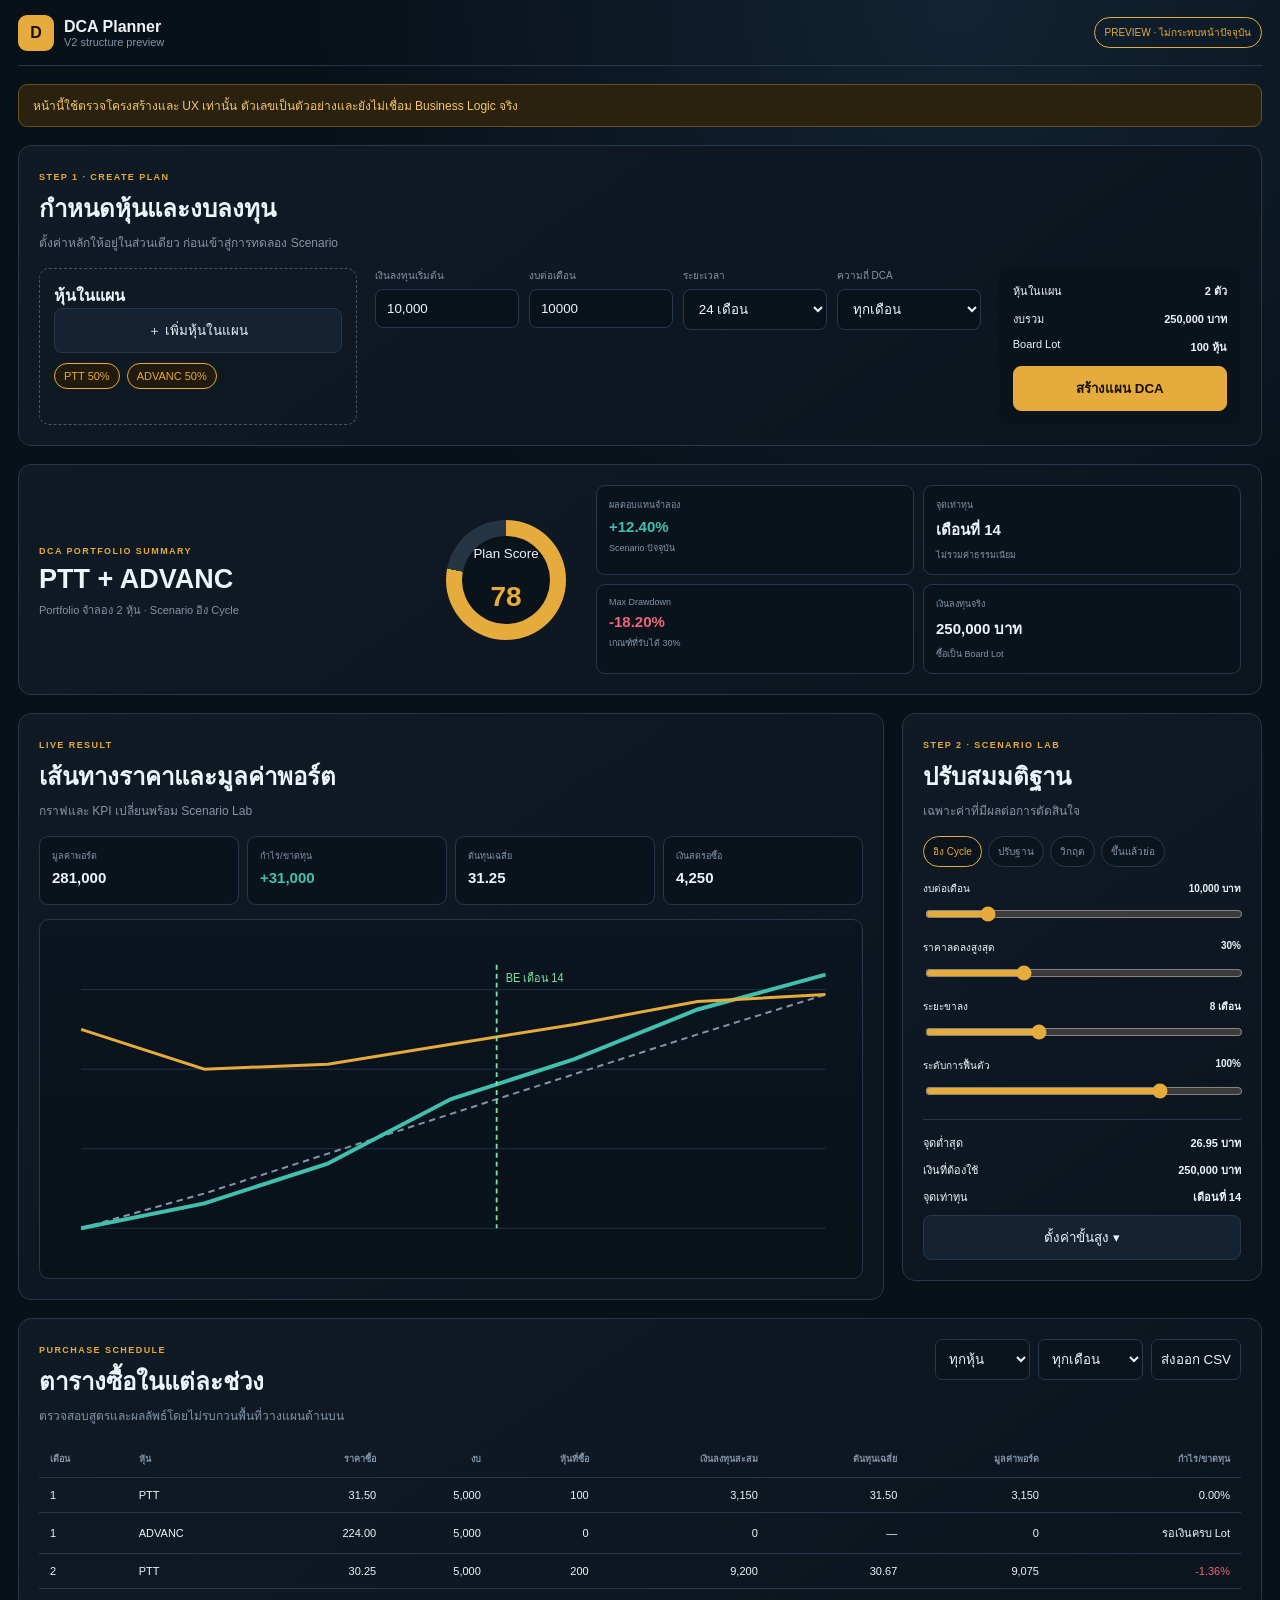
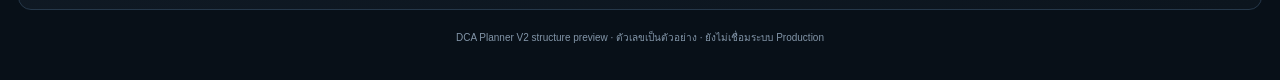
==== dca-v2-preview.html @ 2e5650e0 "Create dca-v2-preview.html" ====
<!doctype html>
<html lang="th">
<head>
<meta charset="utf-8"><meta name="viewport" content="width=device-width,initial-scale=1">
<title>DCA Planner V2 — Structure Preview</title>
<style>
:root{--bg:#081018;--panel:#101a25;--panel2:#0c151e;--line:#26384a;--text:#edf4fa;--muted:#8295a8;--gold:#e5ab3c;--green:#41c0ad;--red:#ef6678;--blue:#57a8df}*{box-sizing:border-box}body{margin:0;background:radial-gradient(circle at 75% 0,#122333 0,transparent 34%),var(--bg);color:var(--text);font-family:Arial,"Noto Sans Thai",sans-serif}.shell{width:min(1480px,calc(100% - 36px));margin:auto}.topbar{height:66px;display:flex;align-items:center;justify-content:space-between;border-bottom:1px solid var(--line)}.brand{display:flex;align-items:center;gap:10px}.mark{display:grid;place-items:center;width:36px;height:36px;border-radius:9px;background:var(--gold);color:#171008;font-weight:900}.brand small,.muted{display:block;color:var(--muted);font-size:11px}.preview-tag{border:1px solid var(--gold);color:var(--gold);border-radius:999px;padding:7px 10px;font-size:10px}.notice{margin:18px 0;padding:11px 14px;border:1px solid #665022;background:#2a210f;border-radius:9px;color:#f3c76d;font-size:12px}.panel{border:1px solid var(--line);background:linear-gradient(145deg,var(--panel),var(--panel2));border-radius:13px;padding:20px}.head{display:flex;justify-content:space-between;align-items:flex-start;gap:20px;margin-bottom:16px}.eyebrow{color:var(--gold);font-size:9px;font-weight:800;letter-spacing:.16em}.head h1,.head h2{margin:5px 0}.head p{margin:0;color:var(--muted);font-size:12px}.step1{display:grid;grid-template-columns:1.05fr 2fr .8fr;gap:18px}.stock-box{border:1px dashed #40576c;border-radius:10px;padding:14px}.stock-box button,.btn{width:100%;border:1px solid var(--line);border-radius:8px;background:#152231;color:var(--text);padding:11px;cursor:pointer}.stocks{display:flex;gap:7px;flex-wrap:wrap;margin-top:10px}.chip{border:1px solid var(--gold);background:#211a0d;color:var(--gold);border-radius:999px;padding:6px 9px;font-size:11px}.form{display:grid;grid-template-columns:repeat(4,1fr);gap:10px}.field span{display:block;color:var(--muted);font-size:10px;margin-bottom:6px}.field input,.field select{width:100%;border:1px solid var(--line);border-radius:8px;background:#09121a;color:var(--text);padding:11px}.summary{display:grid;gap:10px;padding:14px;border-radius:10px;background:#0a121a}.summary div{display:flex;justify-content:space-between;font-size:11px}.btn.primary{background:var(--gold);color:#171008;border-color:var(--gold);font-weight:800}.hero{margin-top:18px;display:grid;grid-template-columns:1.2fr 130px 2fr;gap:20px;align-items:center}.hero h2{font-size:27px;margin:6px 0}.score{width:120px;height:120px;border-radius:50%;display:grid;place-items:center;background:conic-gradient(var(--gold) 78%,#263544 0)}.score div{display:grid;place-items:center;width:88px;height:88px;border-radius:50%;background:#0a121a}.score b{font-size:28px;color:var(--gold)}.metrics{display:grid;grid-template-columns:repeat(2,1fr);gap:9px}.metric{border:1px solid var(--line);border-radius:9px;padding:12px;background:#0a131c}.metric span,.metric small{display:block;color:var(--muted);font-size:9px}.metric b{display:block;margin:6px 0;font-size:15px}.gain{color:var(--green)}.loss{color:var(--red)}.workspace{display:grid;grid-template-columns:minmax(0,1fr) 360px;gap:18px;margin-top:18px}.chart-kpis{display:grid;grid-template-columns:repeat(4,1fr);gap:8px}.chart{height:360px;margin-top:14px;border:1px solid var(--line);border-radius:10px;background:linear-gradient(#0b151f,#091119);position:relative;overflow:hidden}.chart svg{width:100%;height:100%}.grid{stroke:#233446;stroke-width:1}.invest{fill:none;stroke:#8495a8;stroke-width:2;stroke-dasharray:7 5}.port{fill:none;stroke:var(--green);stroke-width:4}.price{fill:none;stroke:var(--gold);stroke-width:3}.be{stroke:#7de1a0;stroke-width:2;stroke-dasharray:5 4}.scenario{position:sticky;top:12px;align-self:start}.presets{display:flex;gap:6px;flex-wrap:wrap;margin:12px 0}.presets button{border:1px solid var(--line);background:#0b141d;color:var(--muted);border-radius:999px;padding:7px 9px;font-size:10px}.presets .active{border-color:var(--gold);color:var(--gold)}.slider{display:block;margin-top:14px}.slider div{display:flex;justify-content:space-between;font-size:10px}.slider input{width:100%;accent-color:var(--gold);margin-top:10px}.scenario-result{margin-top:16px;border-top:1px solid var(--line);padding-top:14px;display:grid;gap:9px}.scenario-result div{display:flex;justify-content:space-between;font-size:11px}.table-panel{margin:18px 0}.table-tools{display:flex;gap:8px}.table-tools select,.table-tools button{border:1px solid var(--line);background:#0b141d;color:var(--text);border-radius:7px;padding:9px}.table-wrap{overflow:auto}table{width:100%;border-collapse:collapse;min-width:940px;font-size:11px}th,td{text-align:right;padding:11px;border-bottom:1px solid var(--line)}th:first-child,td:first-child,th:nth-child(2),td:nth-child(2){text-align:left}th{color:var(--muted);font-size:9px}.foot{margin:20px 0 35px;color:var(--muted);font-size:10px;text-align:center}
@media(max-width:1050px){.step1{grid-template-columns:1fr}.form{grid-template-columns:repeat(2,1fr)}.hero{grid-template-columns:1fr 120px}.metrics{grid-column:1/-1}.workspace{grid-template-columns:1fr}.scenario{position:static}.scenario .sliders{display:grid;grid-template-columns:repeat(2,1fr);gap:12px}.chart-kpis{grid-template-columns:repeat(2,1fr)}}@media(max-width:650px){.shell{width:calc(100% - 20px)}.topbar{height:58px}.preview-tag{display:none}.panel{padding:14px}.head{flex-direction:column}.form,.metrics,.chart-kpis,.scenario .sliders{grid-template-columns:1fr}.hero{grid-template-columns:1fr}.score{width:100px;height:100px}.chart{height:300px}}
</style>
</head>
<body><div class="shell">
<header class="topbar"><div class="brand"><div class="mark">D</div><div><b>DCA Planner</b><small>V2 structure preview</small></div></div><span class="preview-tag">PREVIEW · ไม่กระทบหน้าปัจจุบัน</span></header>
<div class="notice">หน้านี้ใช้ตรวจโครงสร้างและ UX เท่านั้น ตัวเลขเป็นตัวอย่างและยังไม่เชื่อม Business Logic จริง</div>
<section class="panel"><div class="head"><div><span class="eyebrow">STEP 1 · CREATE PLAN</span><h1>กำหนดหุ้นและงบลงทุน</h1><p>ตั้งค่าหลักให้อยู่ในส่วนเดียว ก่อนเข้าสู่การทดลอง Scenario</p></div></div><div class="step1"><div class="stock-box"><b>หุ้นในแผน</b><button id="addStock">＋ เพิ่มหุ้นในแผน</button><div class="stocks"><span class="chip">PTT 50%</span><span class="chip">ADVANC 50%</span></div></div><div class="form"><label class="field"><span>เงินลงทุนเริ่มต้น</span><input value="10,000"></label><label class="field"><span>งบต่อเดือน</span><input id="budgetInput" type="number" value="10000"></label><label class="field"><span>ระยะเวลา</span><select><option>24 เดือน</option><option>36 เดือน</option><option>48 เดือน</option></select></label><label class="field"><span>ความถี่ DCA</span><select><option>ทุกเดือน</option><option>ทุกสัปดาห์</option><option>ทุกวันทำการ</option></select></label></div><aside class="summary"><div><span>หุ้นในแผน</span><b>2 ตัว</b></div><div><span>งบรวม</span><b id="totalBudget">250,000 บาท</b></div><div><span>Board Lot</span><b>100 หุ้น</b></div><button class="btn primary">สร้างแผน DCA</button></aside></div></section>
<section class="panel hero"><div><span class="eyebrow">DCA PORTFOLIO SUMMARY</span><h2>PTT + ADVANC</h2><span class="muted">Portfolio จำลอง 2 หุ้น · Scenario อิง Cycle</span></div><div class="score"><div><small>Plan Score</small><b>78</b></div></div><div class="metrics"><div class="metric"><span>ผลตอบแทนจำลอง</span><b class="gain">+12.40%</b><small>Scenario ปัจจุบัน</small></div><div class="metric"><span>จุดเท่าทุน</span><b>เดือนที่ 14</b><small>ไม่รวมค่าธรรมเนียม</small></div><div class="metric"><span>Max Drawdown</span><b class="loss">-18.20%</b><small>เกณฑ์ที่รับได้ 30%</small></div><div class="metric"><span>เงินลงทุนจริง</span><b>250,000 บาท</b><small>ซื้อเป็น Board Lot</small></div></div></section>
<section class="workspace"><article class="panel"><div class="head"><div><span class="eyebrow">LIVE RESULT</span><h2>เส้นทางราคาและมูลค่าพอร์ต</h2><p>กราฟและ KPI เปลี่ยนพร้อม Scenario Lab</p></div></div><div class="chart-kpis"><div class="metric"><span>มูลค่าพอร์ต</span><b>281,000</b></div><div class="metric"><span>กำไร/ขาดทุน</span><b class="gain">+31,000</b></div><div class="metric"><span>ต้นทุนเฉลี่ย</span><b>31.25</b></div><div class="metric"><span>เงินสดรอซื้อ</span><b>4,250</b></div></div><div class="chart"><svg viewBox="0 0 900 360" preserveAspectRatio="none"><g><line class="grid" x1="45" y1="70" x2="860" y2="70"/><line class="grid" x1="45" y1="150" x2="860" y2="150"/><line class="grid" x1="45" y1="230" x2="860" y2="230"/><line class="grid" x1="45" y1="310" x2="860" y2="310"/></g><polyline class="invest" points="45,310 180,275 315,235 450,195 585,155 720,115 860,75"/><polyline class="port" points="45,310 180,285 315,245 450,180 585,140 720,90 860,55"/><polyline class="price" points="45,110 180,150 315,145 450,125 585,105 720,82 860,75"/><line class="be" x1="500" y1="45" x2="500" y2="310"/><text x="510" y="62" fill="#7de1a0" font-size="12">BE เดือน 14</text></svg></div></article>
<aside class="panel scenario"><div class="head"><div><span class="eyebrow">STEP 2 · SCENARIO LAB</span><h2>ปรับสมมติฐาน</h2><p>เฉพาะค่าที่มีผลต่อการตัดสินใจ</p></div></div><div class="presets"><button class="active">อิง Cycle</button><button>ปรับฐาน</button><button>วิกฤต</button><button>ขึ้นแล้วย่อ</button></div><div class="sliders"><label class="slider"><div><span>งบต่อเดือน</span><b id="budgetOut">10,000 บาท</b></div><input id="budgetRange" type="range" min="1000" max="50000" step="1000" value="10000"></label><label class="slider"><div><span>ราคาลดลงสูงสุด</span><b>30%</b></div><input type="range" value="30"></label><label class="slider"><div><span>ระยะขาลง</span><b>8 เดือน</b></div><input type="range" value="35"></label><label class="slider"><div><span>ระดับการฟื้นตัว</span><b>100%</b></div><input type="range" value="75"></label></div><div class="scenario-result"><div><span>จุดต่ำสุด</span><b>26.95 บาท</b></div><div><span>เงินที่ต้องใช้</span><b>250,000 บาท</b></div><div><span>จุดเท่าทุน</span><b>เดือนที่ 14</b></div><button class="btn">ตั้งค่าขั้นสูง ▾</button></div></aside></section>
<section class="panel table-panel"><div class="head"><div><span class="eyebrow">PURCHASE SCHEDULE</span><h2>ตารางซื้อในแต่ละช่วง</h2><p>ตรวจสอบสูตรและผลลัพธ์โดยไม่รบกวนพื้นที่วางแผนด้านบน</p></div><div class="table-tools"><select><option>ทุกหุ้น</option><option>PTT</option><option>ADVANC</option></select><select><option>ทุกเดือน</option><option>เดือน 1–12</option></select><button>ส่งออก CSV</button></div></div><div class="table-wrap"><table><thead><tr><th>เดือน</th><th>หุ้น</th><th>ราคาซื้อ</th><th>งบ</th><th>หุ้นที่ซื้อ</th><th>เงินลงทุนสะสม</th><th>ต้นทุนเฉลี่ย</th><th>มูลค่าพอร์ต</th><th>กำไร/ขาดทุน</th></tr></thead><tbody><tr><td>1</td><td>PTT</td><td>31.50</td><td>5,000</td><td>100</td><td>3,150</td><td>31.50</td><td>3,150</td><td>0.00%</td></tr><tr><td>1</td><td>ADVANC</td><td>224.00</td><td>5,000</td><td>0</td><td>0</td><td>—</td><td>0</td><td>รอเงินครบ Lot</td></tr><tr><td>2</td><td>PTT</td><td>30.25</td><td>5,000</td><td>200</td><td>9,200</td><td>30.67</td><td>9,075</td><td class="loss">-1.36%</td></tr></tbody></table></div></section>
<div class="foot">DCA Planner V2 structure preview · ตัวเลขเป็นตัวอย่าง · ยังไม่เชื่อมระบบ Production</div>
</div><script>const range=document.getElementById('budgetRange'),input=document.getElementById('budgetInput'),out=document.getElementById('budgetOut'),total=document.getElementById('totalBudget');function sync(v){v=Number(v)||0;range.value=v;input.value=v;out.textContent=v.toLocaleString('en-US')+' บาท';total.textContent=(10000+v*24).toLocaleString('en-US')+' บาท'}range.oninput=e=>sync(e.target.value);input.oninput=e=>sync(e.target.value);document.querySelectorAll('.presets button').forEach(b=>b.onclick=()=>{document.querySelectorAll('.presets button').forEach(x=>x.classList.remove('active'));b.classList.add('active')});</script></body></html>
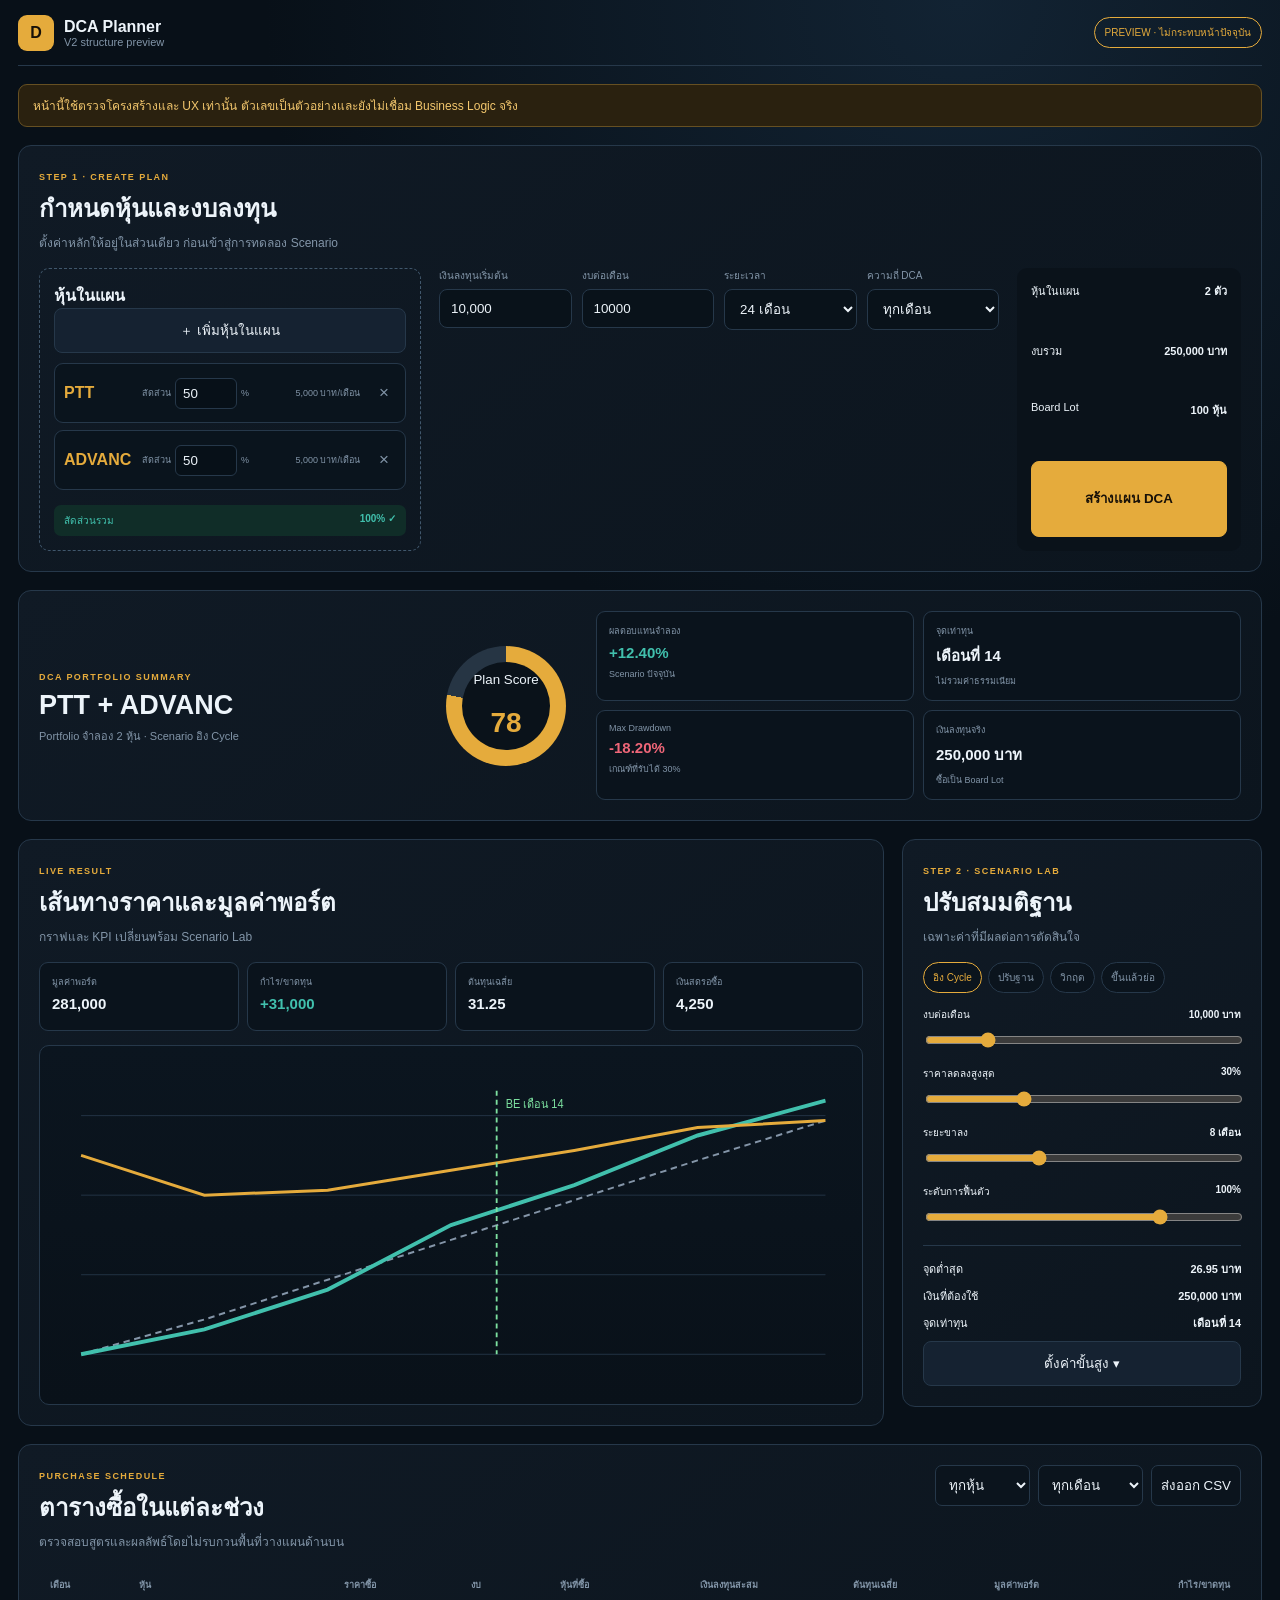
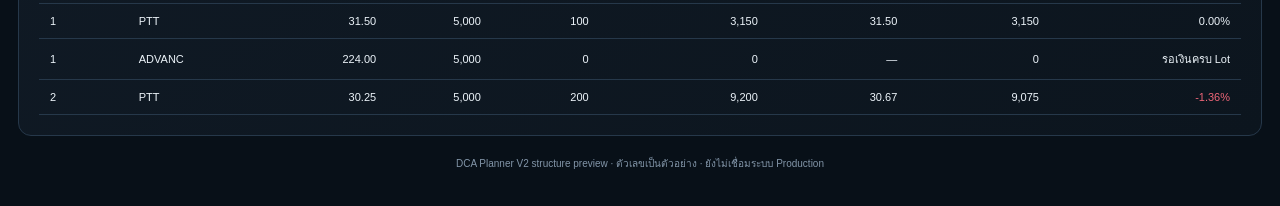
==== commit 5423587b: "Update dca-v2-preview.html" ====
--- a/dca-v2-preview.html
+++ b/dca-v2-preview.html
@@ -6,6 +6,10 @@
 <style>
 :root{--bg:#081018;--panel:#101a25;--panel2:#0c151e;--line:#26384a;--text:#edf4fa;--muted:#8295a8;--gold:#e5ab3c;--green:#41c0ad;--red:#ef6678;--blue:#57a8df}*{box-sizing:border-box}body{margin:0;background:radial-gradient(circle at 75% 0,#122333 0,transparent 34%),var(--bg);color:var(--text);font-family:Arial,"Noto Sans Thai",sans-serif}.shell{width:min(1480px,calc(100% - 36px));margin:auto}.topbar{height:66px;display:flex;align-items:center;justify-content:space-between;border-bottom:1px solid var(--line)}.brand{display:flex;align-items:center;gap:10px}.mark{display:grid;place-items:center;width:36px;height:36px;border-radius:9px;background:var(--gold);color:#171008;font-weight:900}.brand small,.muted{display:block;color:var(--muted);font-size:11px}.preview-tag{border:1px solid var(--gold);color:var(--gold);border-radius:999px;padding:7px 10px;font-size:10px}.notice{margin:18px 0;padding:11px 14px;border:1px solid #665022;background:#2a210f;border-radius:9px;color:#f3c76d;font-size:12px}.panel{border:1px solid var(--line);background:linear-gradient(145deg,var(--panel),var(--panel2));border-radius:13px;padding:20px}.head{display:flex;justify-content:space-between;align-items:flex-start;gap:20px;margin-bottom:16px}.eyebrow{color:var(--gold);font-size:9px;font-weight:800;letter-spacing:.16em}.head h1,.head h2{margin:5px 0}.head p{margin:0;color:var(--muted);font-size:12px}.step1{display:grid;grid-template-columns:1.05fr 2fr .8fr;gap:18px}.stock-box{border:1px dashed #40576c;border-radius:10px;padding:14px}.stock-box button,.btn{width:100%;border:1px solid var(--line);border-radius:8px;background:#152231;color:var(--text);padding:11px;cursor:pointer}.stocks{display:flex;gap:7px;flex-wrap:wrap;margin-top:10px}.chip{border:1px solid var(--gold);background:#211a0d;color:var(--gold);border-radius:999px;padding:6px 9px;font-size:11px}.form{display:grid;grid-template-columns:repeat(4,1fr);gap:10px}.field span{display:block;color:var(--muted);font-size:10px;margin-bottom:6px}.field input,.field select{width:100%;border:1px solid var(--line);border-radius:8px;background:#09121a;color:var(--text);padding:11px}.summary{display:grid;gap:10px;padding:14px;border-radius:10px;background:#0a121a}.summary div{display:flex;justify-content:space-between;font-size:11px}.btn.primary{background:var(--gold);color:#171008;border-color:var(--gold);font-weight:800}.hero{margin-top:18px;display:grid;grid-template-columns:1.2fr 130px 2fr;gap:20px;align-items:center}.hero h2{font-size:27px;margin:6px 0}.score{width:120px;height:120px;border-radius:50%;display:grid;place-items:center;background:conic-gradient(var(--gold) 78%,#263544 0)}.score div{display:grid;place-items:center;width:88px;height:88px;border-radius:50%;background:#0a121a}.score b{font-size:28px;color:var(--gold)}.metrics{display:grid;grid-template-columns:repeat(2,1fr);gap:9px}.metric{border:1px solid var(--line);border-radius:9px;padding:12px;background:#0a131c}.metric span,.metric small{display:block;color:var(--muted);font-size:9px}.metric b{display:block;margin:6px 0;font-size:15px}.gain{color:var(--green)}.loss{color:var(--red)}.workspace{display:grid;grid-template-columns:minmax(0,1fr) 360px;gap:18px;margin-top:18px}.chart-kpis{display:grid;grid-template-columns:repeat(4,1fr);gap:8px}.chart{height:360px;margin-top:14px;border:1px solid var(--line);border-radius:10px;background:linear-gradient(#0b151f,#091119);position:relative;overflow:hidden}.chart svg{width:100%;height:100%}.grid{stroke:#233446;stroke-width:1}.invest{fill:none;stroke:#8495a8;stroke-width:2;stroke-dasharray:7 5}.port{fill:none;stroke:var(--green);stroke-width:4}.price{fill:none;stroke:var(--gold);stroke-width:3}.be{stroke:#7de1a0;stroke-width:2;stroke-dasharray:5 4}.scenario{position:sticky;top:12px;align-self:start}.presets{display:flex;gap:6px;flex-wrap:wrap;margin:12px 0}.presets button{border:1px solid var(--line);background:#0b141d;color:var(--muted);border-radius:999px;padding:7px 9px;font-size:10px}.presets .active{border-color:var(--gold);color:var(--gold)}.slider{display:block;margin-top:14px}.slider div{display:flex;justify-content:space-between;font-size:10px}.slider input{width:100%;accent-color:var(--gold);margin-top:10px}.scenario-result{margin-top:16px;border-top:1px solid var(--line);padding-top:14px;display:grid;gap:9px}.scenario-result div{display:flex;justify-content:space-between;font-size:11px}.table-panel{margin:18px 0}.table-tools{display:flex;gap:8px}.table-tools select,.table-tools button{border:1px solid var(--line);background:#0b141d;color:var(--text);border-radius:7px;padding:9px}.table-wrap{overflow:auto}table{width:100%;border-collapse:collapse;min-width:940px;font-size:11px}th,td{text-align:right;padding:11px;border-bottom:1px solid var(--line)}th:first-child,td:first-child,th:nth-child(2),td:nth-child(2){text-align:left}th{color:var(--muted);font-size:9px}.foot{margin:20px 0 35px;color:var(--muted);font-size:10px;text-align:center}
 @media(max-width:1050px){.step1{grid-template-columns:1fr}.form{grid-template-columns:repeat(2,1fr)}.hero{grid-template-columns:1fr 120px}.metrics{grid-column:1/-1}.workspace{grid-template-columns:1fr}.scenario{position:static}.scenario .sliders{display:grid;grid-template-columns:repeat(2,1fr);gap:12px}.chart-kpis{grid-template-columns:repeat(2,1fr)}}@media(max-width:650px){.shell{width:calc(100% - 20px)}.topbar{height:58px}.preview-tag{display:none}.panel{padding:14px}.head{flex-direction:column}.form,.metrics,.chart-kpis,.scenario .sliders{grid-template-columns:1fr}.hero{grid-template-columns:1fr}.score{width:100px;height:100px}.chart{height:300px}}
+</style><style>
+.modal-backdrop{position:fixed;inset:0;z-index:100;display:none;place-items:center;padding:20px;background:rgba(2,7,11,.78);backdrop-filter:blur(5px)}.modal-backdrop.open{display:grid}.modal{width:min(680px,100%);max-height:min(760px,90dvh);display:flex;flex-direction:column;border:1px solid #3a5065;border-radius:15px;background:#101a25;box-shadow:0 28px 80px rgba(0,0,0,.65);overflow:hidden}.modal-head,.modal-foot{display:flex;justify-content:space-between;align-items:center;gap:12px;padding:16px 18px}.modal-head{border-bottom:1px solid var(--line)}.modal-foot{border-top:1px solid var(--line)}.modal-head h2{margin:4px 0 0}.modal-head button{border:0;background:transparent;color:var(--muted);font-size:25px;cursor:pointer}.modal-body{padding:16px 18px;overflow:auto}.stock-search{width:100%;border:1px solid var(--line);border-radius:9px;background:#081119;color:var(--text);padding:12px;margin-bottom:12px}.stock-list{display:grid;grid-template-columns:repeat(2,1fr);gap:8px}.stock-option{display:flex;align-items:center;gap:10px;border:1px solid var(--line);border-radius:9px;padding:11px;background:#0b141d;cursor:pointer}.stock-option:has(input:checked){border-color:var(--gold);background:#211a0d}.stock-option input{accent-color:var(--gold)}.stock-option strong,.stock-option small{display:block}.stock-option small{margin-top:3px;color:var(--muted);font-size:9px}.modal-actions{display:flex;gap:8px}.modal-actions button{width:auto}.modal-count{color:var(--gold);font-size:11px}@media(max-width:650px){.stock-list{grid-template-columns:1fr}.modal-foot{align-items:stretch;flex-direction:column}.modal-actions button{flex:1}}
+</style><style>
+.stocks{display:grid;gap:7px}.allocation-row{display:grid;grid-template-columns:minmax(70px,1fr) 90px 120px 28px;gap:8px;align-items:center;border:1px solid var(--line);border-radius:9px;padding:8px 9px;background:#0a141d}.allocation-row strong{color:var(--gold)}.allocation-row label{display:flex;align-items:center;gap:4px;color:var(--muted);font-size:9px}.allocation-row input{width:62px;border:1px solid var(--line);border-radius:6px;background:#071018;color:var(--text);padding:7px}.allocation-budget{color:var(--muted);font-size:9px;text-align:right}.allocation-row button{border:0;background:transparent;color:var(--muted);cursor:pointer;font-size:17px}.weight-status{display:flex;justify-content:space-between;margin-top:8px;padding:8px 10px;border-radius:7px;background:#102d28;color:var(--green);font-size:10px}.weight-status.invalid{background:#3a1c23;color:#ff8997}@media(max-width:650px){.allocation-row{grid-template-columns:1fr 90px 28px}.allocation-budget{grid-column:1/-1;text-align:left}}
 </style>
 </head>
 <body><div class="shell">
@@ -17,4 +21,56 @@
 <aside class="panel scenario"><div class="head"><div><span class="eyebrow">STEP 2 · SCENARIO LAB</span><h2>ปรับสมมติฐาน</h2><p>เฉพาะค่าที่มีผลต่อการตัดสินใจ</p></div></div><div class="presets"><button class="active">อิง Cycle</button><button>ปรับฐาน</button><button>วิกฤต</button><button>ขึ้นแล้วย่อ</button></div><div class="sliders"><label class="slider"><div><span>งบต่อเดือน</span><b id="budgetOut">10,000 บาท</b></div><input id="budgetRange" type="range" min="1000" max="50000" step="1000" value="10000"></label><label class="slider"><div><span>ราคาลดลงสูงสุด</span><b>30%</b></div><input type="range" value="30"></label><label class="slider"><div><span>ระยะขาลง</span><b>8 เดือน</b></div><input type="range" value="35"></label><label class="slider"><div><span>ระดับการฟื้นตัว</span><b>100%</b></div><input type="range" value="75"></label></div><div class="scenario-result"><div><span>จุดต่ำสุด</span><b>26.95 บาท</b></div><div><span>เงินที่ต้องใช้</span><b>250,000 บาท</b></div><div><span>จุดเท่าทุน</span><b>เดือนที่ 14</b></div><button class="btn">ตั้งค่าขั้นสูง ▾</button></div></aside></section>
 <section class="panel table-panel"><div class="head"><div><span class="eyebrow">PURCHASE SCHEDULE</span><h2>ตารางซื้อในแต่ละช่วง</h2><p>ตรวจสอบสูตรและผลลัพธ์โดยไม่รบกวนพื้นที่วางแผนด้านบน</p></div><div class="table-tools"><select><option>ทุกหุ้น</option><option>PTT</option><option>ADVANC</option></select><select><option>ทุกเดือน</option><option>เดือน 1–12</option></select><button>ส่งออก CSV</button></div></div><div class="table-wrap"><table><thead><tr><th>เดือน</th><th>หุ้น</th><th>ราคาซื้อ</th><th>งบ</th><th>หุ้นที่ซื้อ</th><th>เงินลงทุนสะสม</th><th>ต้นทุนเฉลี่ย</th><th>มูลค่าพอร์ต</th><th>กำไร/ขาดทุน</th></tr></thead><tbody><tr><td>1</td><td>PTT</td><td>31.50</td><td>5,000</td><td>100</td><td>3,150</td><td>31.50</td><td>3,150</td><td>0.00%</td></tr><tr><td>1</td><td>ADVANC</td><td>224.00</td><td>5,000</td><td>0</td><td>0</td><td>—</td><td>0</td><td>รอเงินครบ Lot</td></tr><tr><td>2</td><td>PTT</td><td>30.25</td><td>5,000</td><td>200</td><td>9,200</td><td>30.67</td><td>9,075</td><td class="loss">-1.36%</td></tr></tbody></table></div></section>
 <div class="foot">DCA Planner V2 structure preview · ตัวเลขเป็นตัวอย่าง · ยังไม่เชื่อมระบบ Production</div>
-</div><script>const range=document.getElementById('budgetRange'),input=document.getElementById('budgetInput'),out=document.getElementById('budgetOut'),total=document.getElementById('totalBudget');function sync(v){v=Number(v)||0;range.value=v;input.value=v;out.textContent=v.toLocaleString('en-US')+' บาท';total.textContent=(10000+v*24).toLocaleString('en-US')+' บาท'}range.oninput=e=>sync(e.target.value);input.oninput=e=>sync(e.target.value);document.querySelectorAll('.presets button').forEach(b=>b.onclick=()=>{document.querySelectorAll('.presets button').forEach(x=>x.classList.remove('active'));b.classList.add('active')});</script></body></html>
+</div><div class="modal-backdrop" id="stockModal" aria-hidden="true"><section class="modal" role="dialog" aria-modal="true" aria-labelledby="stockModalTitle"><header class="modal-head"><div><span class="eyebrow">STOCK PICKER</span><h2 id="stockModalTitle">เพิ่มหุ้นในแผน</h2></div><button id="closeStockModal" aria-label="ปิด">×</button></header><div class="modal-body"><input class="stock-search" id="stockSearch" placeholder="ค้นหา Ticker หรือชื่อบริษัท…"><div class="stock-list" id="stockList"></div></div><footer class="modal-foot"><span class="modal-count" id="stockCount">เลือกแล้ว 2 ตัว</span><div class="modal-actions"><button class="btn" id="cancelStockModal">ยกเลิก</button><button class="btn primary" id="confirmStocks">ยืนยันหุ้นในแผน</button></div></footer></section></div><script>
+const range=document.getElementById('budgetRange'),input=document.getElementById('budgetInput'),out=document.getElementById('budgetOut'),total=document.getElementById('totalBudget'),modal=document.getElementById('stockModal'),stockList=document.getElementById('stockList'),search=document.getElementById('stockSearch'),chips=document.querySelector('.stocks'),STOCKS=[['AAI','AAI','SET'],['AAV','AAV','SET'],['ABC','ABC','SET'],['ABICO','ABICO','SET'],['ABM','ABM','SET'],['ABPIF','ABPIF','SET'],['ACAP','ACAP','SET'],['ACC','ACC','SET'],['ACE','ACE','SET'],['ACG','ACG','SET'],['ADAM','ADAM','SET'],['ADB','ADB','SET'],['ADD','ADD','SET'],['ADVANC','ADVANC','SET'],['AEC','AEC','SET'],['AEONTS','AEONTS','SET'],['AF','AF','SET'],['AFC','AFC','SET'],['AGE','AGE','SET'],['AH','AH','SET'],['AHC','AHC','SET'],['AI','AI','SET'],['AIE','AIE','SET'],['AIMCG','AIMCG','SET'],['AIMIRT','AIMIRT','SET'],['AIRA','AIRA','SET'],['AIT','AIT','SET'],['AJ','AJ','SET'],['AJA','AJA','SET'],['AKP','AKP','SET'],['AKR','AKR','SET'],['ALLA','ALLA','SET'],['ALLY','ALLY','SET'],['ALPHAX','ALPHAX','SET'],['ALT','ALT','SET'],['ALUCON','ALUCON','SET'],['AMA','AMA','SET'],['AMANAH','AMANAH','SET'],['AMARC','AMARC','SET'],['AMARIN','AMARIN','SET'],['AMATA','AMATA','SET'],['AMATAR','AMATAR','SET'],['AMATAV','AMATAV','SET'],['AMC','AMC','SET'],['AMR','AMR','SET'],['ANAN','ANAN','SET'],['AOT','AOT','SET'],['AP','AP','SET'],['APCO','APCO','SET'],['APCS','APCS','SET'],['APP','APP','SET'],['APURE','APURE','SET'],['APX','APX','SET'],['AQ','AQ','SET'],['AQUA','AQUA','SET'],['ARIN','ARIN','SET'],['ARIP','ARIP','SET'],['ARROW','ARROW','SET'],['AS','AS','SET'],['ASAP','ASAP','SET'],['ASCON','ASCON','SET'],['ASEFA','ASEFA','SET'],['ASIA','ASIA','SET'],['ASIAN','ASIAN','SET'],['ASIMAR','ASIMAR','SET'],['ASK','ASK','SET'],['ASN','ASN','SET'],['ASP','ASP','SET'],['ASW','ASW','SET'],['AU','AU','SET'],['AUCT','AUCT','SET'],['AURA','AURA','SET'],['AWC','AWC','SET'],['AYUD','AYUD','SET'],['BA','BA','SET'],['BAFS','BAFS','SET'],['BAM','BAM','SET'],['BANPU','BANPU','SET'],['BAREIT','BAREIT','SET'],['BAY','BAY','SET'],['BBGI','BBGI','SET'],['BBIK','BBIK','SET'],['BBL','BBL','SET'],['BC','BC','SET'],['BCH','BCH','SET'],['BCHAY','BCHAY','SET'],['BCP','BCP','SET'],['BCPG','BCPG','SET'],['BCT','BCT','SET'],['BDMS','BDMS','SET'],['BEAUTY','BEAUTY','SET'],['BEC','BEC','SET'],['BECL','BECL','SET'],['BEM','BEM','SET'],['BEYOND','BEYOND','SET'],['BFIT','BFIT','SET'],['BGC','BGC','SET'],['BGRIM','BGRIM','SET'],['BGT','BGT','SET'],['BH','BH','SET'],['BIG','BIG','SET'],['BIGC','BIGC','SET'],['BIOTEC','BIOTEC','SET'],['BIS','BIS','SET'],['BIZ','BIZ','SET'],['BJC','BJC','SET'],['BJCHI','BJCHI','SET'],['BKD','BKD','SET'],['BKI','BKI','SET'],['BKKCP','BKKCP','SET'],['BLA','BLA','SET'],['BLAND','BLAND','SET'],['BLESS','BLESS','SET'],['BLISS','BLISS','SET'],['BLS','BLS','SET'],['BM','BM','SET'],['BMCL','BMCL','SET'],['BMSCG','BMSCG','SET'],['BMSCITH','BMSCITH','SET'],['BOFFICE','BOFFICE','SET'],['BOL','BOL','SET'],['BPP','BPP','SET'],['BR','BR','SET'],['BRC','BRC','SET'],['BRI','BRI','SET'],['BROCK','BROCK','SET'],['BROOK','BROOK','SET'],['BRR','BRR','SET'],['BRRGIF','BRRGIF','SET'],['BSBM','BSBM','SET'],['BSM','BSM','SET'],['BTC','BTC','SET'],['BTG','BTG','SET'],['BTNC','BTNC','SET'],['BTS','BTS','SET'],['BTSGIF','BTSGIF','SET'],['BTW','BTW','SET'],['BUI','BUI','SET'],['BWG','BWG','SET'],['BYD','BYD','SET'],['CAWOW','CAWOW','SET'],['CAZ','CAZ','SET'],['CBG','CBG','SET'],['CCET','CCET','SET'],['CCP','CCP','SET'],['CEN','CEN','SET'],['CENTEL','CENTEL','SET'],['CEYE','CEYE','SET'],['CFRESH','CFRESH','SET'],['CGD','CGD','SET'],['CGH','CGH','SET'],['CGS','CGS','SET'],['CH','CH','SET'],['CHARAN','CHARAN','SET'],['CHAYO','CHAYO','SET'],['CHEWA','CHEWA','SET'],['CHG','CHG','SET'],['CHIC','CHIC','SET'],['CHINA','CHINA','SET'],['CHO','CHO','SET'],['CHOTI','CHOTI','SET'],['CHOW','CHOW','SET'],['CHUO','CHUO','SET'],['CI','CI','SET'],['CIG','CIG','SET'],['CIMBT','CIMBT','SET'],['CITY','CITY','SET'],['CIVIL','CIVIL','SET'],['CK','CK','SET'],['CKP','CKP','SET'],['CM','CM','SET'],['CMAN','CMAN','SET'],['CMC','CMC','SET'],['CMO','CMO','SET'],['CMR','CMR','SET'],['CNS','CNS','SET'],['CNT','CNT','SET'],['COL','COL','SET'],['COLOR','COLOR','SET'],['COMAN','COMAN','SET'],['COTTO','COTTO','SET'],['CPALL','CPALL','SET'],['CPANEL','CPANEL','SET'],['CPF','CPF','SET'],['CPH','CPH','SET'],['CPI','CPI','SET'],['CPL','CPL','SET'],['CPN','CPN','SET'],['CPNCG','CPNCG','SET'],['CPNREIT','CPNREIT','SET'],['CPNRF','CPNRF','SET'],['CPR','CPR','SET'],['CPT','CPT','SET'],['CPTGF','CPTGF','SET'],['CPW','CPW','SET'],['CRANE','CRANE','SET'],['CRC','CRC','SET'],['CRD','CRD','SET'],['CRYSTAL','CRYSTAL','SET'],['CSC','CSC','SET'],['CSL','CSL','SET'],['CSP','CSP','SET'],['CSR','CSR','SET'],['CSS','CSS','SET'],['CTARAF','CTARAF','SET'],['CTW','CTW','SET'],['CWT','CWT','SET'],['DCC','DCC','SET'],['DCON','DCON','SET'],['DCORP','DCORP','SET'],['DDD','DDD','SET'],['DELTA','DELTA','SET'],['DEMCO','DEMCO','SET'],['DHOUSE','DHOUSE','SET'],['DIF','DIF','SET'],['DIMET','DIMET','SET'],['DITTO','DITTO','SET'],['DMT','DMT','SET'],['DNA','DNA','SET'],['DOD','DOD','SET'],['DOHOME','DOHOME','SET'],['DPAINT','DPAINT','SET'],['DRACO','DRACO','SET'],['DREIT','DREIT','SET'],['DRT','DRT','SET'],['DSGT','DSGT','SET'],['DTAC','DTAC','SET'],['DTC','DTC','SET'],['DTCENT','DTCENT','SET'],['DTCI','DTCI','SET'],['DTCPF','DTCPF','SET'],['DTM','DTM','SET'],['DUSIT','DUSIT','SET'],['EA','EA','SET'],['EARTH','EARTH','SET'],['EASON','EASON','SET'],['EASTW','EASTW','SET'],['EBANK','EBANK','SET'],['ECF','ECF','SET'],['ECL','ECL','SET'],['ECOMM','ECOMM','SET'],['EE','EE','SET'],['EFORL','EFORL','SET'],['EGATIF','EGATIF','SET'],['EGCO','EGCO','SET'],['EIC','EIC','SET'],['EKH','EKH','SET'],['EMC','EMC','SET'],['ENGY','ENGY','SET'],['ENY','ENY','SET'],['EP','EP','SET'],['EPCO','EPCO','SET'],['EPG','EPG','SET'],['ERW','ERW','SET'],['ERWPF','ERWPF','SET'],['ESSO','ESSO','SET'],['ESTAR','ESTAR','SET'],['ETC','ETC','SET'],['ETE','ETE','SET'],['EVER','EVER','SET'],['FANCY','FANCY','SET'],['FC','FC','SET'],['FE','FE','SET'],['FER','FER','SET'],['FLOYD','FLOYD','SET'],['FMT','FMT','SET'],['FN','FN','SET'],['FNS','FNS','SET'],['FOCUS','FOCUS','SET'],['FORTH','FORTH','SET'],['FPI','FPI','SET'],['FPT','FPT','SET'],['FSMART','FSMART','SET'],['FSS','FSS','SET'],['FTE','FTE','SET'],['FTI','FTI','SET'],['FTREIT','FTREIT','SET'],['FVC','FVC','SET'],['GAHREIT','GAHREIT','SET'],['GBX','GBX','SET'],['GC','GC','SET'],['GCAP','GCAP','SET'],['GEL','GEL','SET'],['GENCO','GENCO','SET'],['GFM','GFM','SET'],['GFPT','GFPT','SET'],['GGC','GGC','SET'],['GIFT','GIFT','SET'],['GJS','GJS','SET'],['GL','GL','SET'],['GLAND','GLAND','SET'],['GLD','GLD','SET'],['GLOBAL','GLOBAL','SET'],['GLOCON','GLOCON','SET'],['GLORY','GLORY','SET'],['GLOW','GLOW','SET'],['GOLD','GOLD','SET'],['GOLDPF','GOLDPF','SET'],['GPI','GPI','SET'],['GPSC','GPSC','SET'],['GRAMMY','GRAMMY','SET'],['GRAND','GRAND','SET'],['GREEN','GREEN','SET'],['GROREIT','GROREIT','SET'],['GSC','GSC','SET'],['GSTEL','GSTEL','SET'],['GTB','GTB','SET'],['GULF','GULF','SET'],['GUNKUL','GUNKUL','SET'],['GVREIT','GVREIT','SET'],['GYT','GYT','SET'],['HANA','HANA','SET'],['HARN','HARN','SET'],['HEMRAJ','HEMRAJ','SET'],['HENG','HENG','SET'],['HFT','HFT','SET'],['HL','HL','SET'],['HMPRO','HMPRO','SET'],['HOTPOT','HOTPOT','SET'],['HPF','HPF','SET'],['HPT','HPT','SET'],['HREIT','HREIT','SET'],['HTC','HTC','SET'],['HTECH','HTECH','SET'],['HUMAN','HUMAN','SET'],['HYDRO','HYDRO','SET'],['ICBCT','ICBCT','SET'],['ICC','ICC','SET'],['ICHI','ICHI','SET'],['ICN','ICN','SET'],['IEC','IEC','SET'],['IFEC','IFEC','SET'],['IFS','IFS','SET'],['IHL','IHL','SET'],['IIG','IIG','SET'],['III','III','SET'],['ILINK','ILINK','SET'],['ILM','ILM','SET'],['IMH','IMH','SET'],['IMPACT','IMPACT','SET'],['IND','IND','SET'],['INET','INET','SET'],['INGRS','INGRS','SET'],['INOX','INOX','SET'],['INSET','INSET','SET'],['INSURE','INSURE','SET'],['INTUCH','INTUCH','SET'],['IP','IP','SET'],['IRC','IRC','SET'],['IRCP','IRCP','SET'],['IRPC','IRPC','SET'],['IT','IT','SET'],['ITC','ITC','SET'],['ITD','ITD','SET'],['ITEL','ITEL','SET'],['ITNS','ITNS','SET'],['ITV','ITV','SET'],['IVL','IVL','SET'],['JAK','JAK','SET'],['JAS','JAS','SET'],['JASIF','JASIF','SET'],['JCK','JCK','SET'],['JCKH','JCKH','SET'],['JCT','JCT','SET'],['JDF','JDF','SET'],['JKN','JKN','SET'],['JMART','JMART','SET'],['JMT','JMT','SET'],['JR','JR','SET'],['JSP','JSP','SET'],['JTS','JTS','SET'],['JUBILE','JUBILE','SET'],['JUTHA','JUTHA','SET'],['JWD','JWD','SET'],['KAMART','KAMART','SET'],['KASET','KASET','SET'],['KBANK','KBANK','SET'],['KBS','KBS','SET'],['KBSPIF','KBSPIF','SET'],['KC','KC','SET'],['KCAR','KCAR','SET'],['KCC','KCC','SET'],['KCE','KCE','SET'],['KCM','KCM','SET'],['KDH','KDH','SET'],['KEX','KEX','SET'],['KGEN','KGEN','SET'],['KGI','KGI','SET'],['KIAT','KIAT','SET'],['KISS','KISS','SET'],['KJL','KJL','SET'],['KK','KK','SET'],['KKC','KKC','SET'],['KKP','KKP','SET'],['KLINIQ','KLINIQ','SET'],['KOOL','KOOL','SET'],['KPNPF','KPNPF','SET'],['KSL','KSL','SET'],['KTB','KTB','SET'],['KTBSTMR','KTBSTMR','SET'],['KTC','KTC','SET'],['KTIS','KTIS','SET'],['KTMS','KTMS','SET'],['KUMWEL','KUMWEL','SET'],['KUN','KUN','SET'],['KWC','KWC','SET'],['KWG','KWG','SET'],['KWM','KWM','SET'],['KYE','KYE','SET'],['LALIN','LALIN','SET'],['LANNA','LANNA','SET'],['LDC','LDC','SET'],['LEE','LEE','SET'],['LEO','LEO','SET'],['LH','LH','SET'],['LHBANK','LHBANK','SET'],['LHFG','LHFG','SET'],['LHHOTEL','LHHOTEL','SET'],['LHK','LHK','SET'],['LHPF','LHPF','SET'],['LHS','LHS','SET'],['LHSC','LHSC','SET'],['LIT','LIT','SET'],['LOXLEY','LOXLEY','SET'],['LPH','LPH','SET'],['LPN','LPN','SET'],['LRH','LRH','SET'],['LST','LST','SET'],['LTX','LTX','SET'],['LUXF','LUXF','SET'],['LVT','LVT','SET'],['MACO','MACO','SET'],['MAI','MAI','SET'],['MAJOR','MAJOR','SET'],['MAKRO','MAKRO','SET'],['MALEE','MALEE','SET'],['MANRIN','MANRIN','SET'],['MATCH','MATCH','SET'],['MATI','MATI','SET'],['MAX','MAX','SET'],['MBAX','MBAX','SET'],['MBK','MBK','SET'],['MBKET','MBKET','SET'],['MC','MC','SET'],['MCOT','MCOT','SET'],['MCS','MCS','SET'],['MDX','MDX','SET'],['MEGA','MEGA','SET'],['MENA','MENA','SET'],['META','META','SET'],['METCO','METCO','SET'],['MFC','MFC','SET'],['MFEC','MFEC','SET'],['MGR','MGR','SET'],['MGT','MGT','SET'],['MICRO','MICRO','SET'],['MIDA','MIDA','SET'],['MILL','MILL','SET'],['MINT','MINT','SET'],['MIT','MIT','SET'],['MITSIB','MITSIB','SET'],['MJD','MJD','SET'],['MJLF','MJLF','SET'],['MK','MK','SET'],['ML','ML','SET'],['MNIT','MNIT','SET'],['MNRF','MNRF','SET'],['MODERN','MODERN','SET'],['MONO','MONO','SET'],['MOONG','MOONG','SET'],['MORE','MORE','SET'],['MOSHI','MOSHI','SET'],['MPG','MPG','SET'],['MPIC','MPIC','SET'],['MSC','MSC','SET'],['MST','MST','SET'],['MTC','MTC','SET'],['MTI','MTI','SET'],['MTW','MTW','SET'],['MUD','MUD','SET'],['MVP','MVP','SET'],['NATION','NATION','SET'],['NBC','NBC','SET'],['NC','NC','SET'],['NCAP','NCAP','SET'],['NCH','NCH','SET'],['NCL','NCL','SET'],['NDR','NDR','SET'],['NEP','NEP','SET'],['NER','NER','SET'],['NETBAY','NETBAY','SET'],['NEW','NEW','SET'],['NEWS','NEWS','SET'],['NEX','NEX','SET'],['NFC','NFC','SET'],['NINE','NINE','SET'],['NKI','NKI','SET'],['NMG','NMG','SET'],['NNCL','NNCL','SET'],['NOBLE','NOBLE','SET'],['NOK','NOK','SET'],['NOVA','NOVA','SET'],['NPK','NPK','SET'],['NPP','NPP','SET'],['NRF','NRF','SET'],['NSI','NSI','SET'],['NSL','NSL','SET'],['NTV','NTV','SET'],['NUSA','NUSA','SET'],['NV','NV','SET'],['NVD','NVD','SET'],['NWR','NWR','SET'],['NYT','NYT','SET'],['OCC','OCC','SET'],['OCEAN','OCEAN','SET'],['OGC','OGC','SET'],['OHTL','OHTL','SET'],['OISHI','OISHI','SET'],['ONEE','ONEE','SET'],['OR','OR','SET'],['ORI','ORI','SET'],['OSK','OSK','SET'],['OSP','OSP','SET'],['OTO','OTO','SET'],['PA','PA','SET'],['PACE','PACE','SET'],['PACO','PACO','SET'],['PAE','PAE','SET'],['PAF','PAF','SET'],['PAP','PAP','SET'],['PATO','PATO','SET'],['PB','PB','SET'],['PCC','PCC','SET'],['PCSGH','PCSGH','SET'],['PDG','PDG','SET'],['PDI','PDI','SET'],['PDJ','PDJ','SET'],['PE','PE','SET'],['PEACE','PEACE','SET'],['PERM','PERM','SET'],['PF','PF','SET'],['PFFUND','PFFUND','SET'],['PG','PG','SET'],['PHATRA','PHATRA','SET'],['PHOL','PHOL','SET'],['PICNI','PICNI','SET'],['PICO','PICO','SET'],['PIMO','PIMO','SET'],['PIN','PIN','SET'],['PJW','PJW','SET'],['PK','PK','SET'],['PL','PL','SET'],['PLANB','PLANB','SET'],['PLANET','PLANET','SET'],['PLAT','PLAT','SET'],['PLE','PLE','SET'],['PLUS','PLUS','SET'],['PM','PM','SET'],['PMTA','PMTA','SET'],['POLAR','POLAR','SET'],['POLY','POLY','SET'],['POMPUI','POMPUI','SET'],['POPF','POPF','SET'],['PORT','PORT','SET'],['POST','POST','SET'],['PPC','PPC','SET'],['PPF','PPF','SET'],['PPM','PPM','SET'],['PPP','PPP','SET'],['PPPM','PPPM','SET'],['PPS','PPS','SET'],['PR','PR','SET'],['PRAKIT','PRAKIT','SET'],['PRANDA','PRANDA','SET'],['PRAPAT','PRAPAT','SET'],['PREB','PREB','SET'],['PRECHA','PRECHA','SET'],['PRG','PRG','SET'],['PRI','PRI','SET'],['PRIME','PRIME','SET'],['PRIN','PRIN','SET'],['PRINC','PRINC','SET'],['PRM','PRM','SET'],['PRO','PRO','SET'],['PROEN','PROEN','SET'],['PROS','PROS','SET'],['PROUD','PROUD','SET'],['PS','PS','SET'],['PSH','PSH','SET'],['PSL','PSL','SET'],['PSTC','PSTC','SET'],['PT','PT','SET'],['PTC','PTC','SET'],['PTG','PTG','SET'],['PTL','PTL','SET'],['PTT','PTT','SET'],['PTTCH','PTTCH','SET'],['PTTEP','PTTEP','SET'],['PTTGC','PTTGC','SET'],['PYLON','PYLON','SET'],['PYT','PYT','SET'],['QH','QH','SET'],['QHHR','QHHR','SET'],['QHOP','QHOP','SET'],['QHPF','QHPF','SET'],['QLT','QLT','SET'],['QTC','QTC','SET'],['RABBIT','RABBIT','SET'],['RAM','RAM','SET'],['RATCH','RATCH','SET'],['RBF','RBF','SET'],['RCI','RCI','SET'],['RCL','RCL','SET'],['RICH','RICH','SET'],['RICHY','RICHY','SET'],['RJH','RJH','SET'],['RML','RML','SET'],['ROBINS','ROBINS','SET'],['ROCK','ROCK','SET'],['ROH','ROH','SET'],['ROJNA','ROJNA','SET'],['RP','RP','SET'],['RPC','RPC','SET'],['RPH','RPH','SET'],['RS','RS','SET'],['RSP','RSP','SET'],['RT','RT','SET'],['RWI','RWI','SET'],['SA','SA','SET'],['SAAM','SAAM','SET'],['SABINA','SABINA','SET'],['SABUY','SABUY','SET'],['SAFARI','SAFARI','SET'],['SAK','SAK','SET'],['SALEE','SALEE','SET'],['SAM','SAM','SET'],['SAMART','SAMART','SET'],['SAMCO','SAMCO','SET'],['SAMTEL','SAMTEL','SET'],['SANKO','SANKO','SET'],['SAPPE','SAPPE','SET'],['SAT','SAT','SET'],['SAUCE','SAUCE','SET'],['SAWAD','SAWAD','SET'],['SAWANG','SAWANG','SET'],['SBPF','SBPF','SET'],['SC','SC','SET'],['SCAN','SCAN','SET'],['SCAP','SCAP','SET'],['SCB','SCB','SET'],['SCC','SCC','SET'],['SCCC','SCCC','SET'],['SCG','SCG','SET'],['SCGP','SCGP','SET'],['SCI','SCI','SET'],['SCIB','SCIB','SET'],['SCM','SCM','SET'],['SCN','SCN','SET'],['SCP','SCP','SET'],['SDC','SDC','SET'],['SE','SE','SET'],['SEAFCO','SEAFCO','SET'],['SEAOIL','SEAOIL','SET'],['SECURE','SECURE','SET'],['SELIC','SELIC','SET'],['SENA','SENA','SET'],['SET','SET','SET'],['SETHD','SETHD','SET'],['SF','SF','SET'],['SFLEX','SFLEX','SET'],['SFP','SFP','SET'],['SFT','SFT','SET'],['SGC','SGC','SET'],['SGF','SGF','SET'],['SGP','SGP','SET'],['SHANG','SHANG','SET'],['SHR','SHR','SET'],['SHREIT','SHREIT','SET'],['SIAM','SIAM','SET'],['SICCO','SICCO','SET'],['SICT','SICT','SET'],['SIM','SIM','SET'],['SIMAT','SIMAT','SET'],['SINGER','SINGER','SET'],['SINGHA','SINGHA','SET'],['SIRI','SIRI','SET'],['SIS','SIS','SET'],['SISB','SISB','SET'],['SITHAI','SITHAI','SET'],['SK','SK','SET'],['SKE','SKE','SET'],['SKN','SKN','SET'],['SKR','SKR','SET'],['SKY','SKY','SET'],['SLP','SLP','SET'],['SMART','SMART','SET'],['SMC','SMC','SET'],['SMG','SMG','SET'],['SMIT','SMIT','SET'],['SMK','SMK','SET'],['SMM','SMM','SET'],['SMPC','SMPC','SET'],['SMT','SMT','SET'],['SNC','SNC','SET'],['SNNP','SNNP','SET'],['SNP','SNP','SET'],['SO','SO','SET'],['SOLAR','SOLAR','SET'],['SONIC','SONIC','SET'],['SORKON','SORKON','SET'],['SPA','SPA','SET'],['SPACK','SPACK','SET'],['SPALI','SPALI','SET'],['SPC','SPC','SET'],['SPCG','SPCG','SET'],['SPF','SPF','SET'],['SPG','SPG','SET'],['SPI','SPI','SET'],['SPORT','SPORT','SET'],['SPPT','SPPT','SET'],['SPRC','SPRC','SET'],['SPRIME','SPRIME','SET'],['SPSU','SPSU','SET'],['SPVI','SPVI','SET'],['SQ','SQ','SET'],['SR','SR','SET'],['SRICHA','SRICHA','SET'],['SSC','SSC','SET'],['SSF','SSF','SET'],['SSI','SSI','SET'],['SSP','SSP','SET'],['SSPF','SSPF','SET'],['SSSC','SSSC','SET'],['SST','SST','SET'],['SSTRT','SSTRT','SET'],['STA','STA','SET'],['STANLY','STANLY','SET'],['STAR','STAR','SET'],['STC','STC','SET'],['STEC','STEC','SET'],['STECH','STECH','SET'],['STGT','STGT','SET'],['STHAI','STHAI','SET'],['STI','STI','SET'],['STOWER','STOWER','SET'],['STP','STP','SET'],['STPI','STPI','SET'],['SUC','SUC','SET'],['SUN','SUN','SET'],['SUPER','SUPER','SET'],['SUSCO','SUSCO','SET'],['SUTHA','SUTHA','SET'],['SVH','SVH','SET'],['SVI','SVI','SET'],['SVOA','SVOA','SET'],['SVT','SVT','SET'],['SWC','SWC','SET'],['SYMC','SYMC','SET'],['SYNEX','SYNEX','SET'],['SYNTEC','SYNTEC','SET'],['TACC','TACC','SET'],['TAE','TAE','SET'],['TAKUNI','TAKUNI','SET'],['TAPAC','TAPAC','SET'],['TASCO','TASCO','SET'],['TBSP','TBSP','SET'],['TC','TC','SET'],['TCAP','TCAP','SET'],['TCB','TCB','SET'],['TCC','TCC','SET'],['TCCC','TCCC','SET'],['TCJ','TCJ','SET'],['TCMC','TCMC','SET'],['TCOAT','TCOAT','SET'],['TCP','TCP','SET'],['TDEX','TDEX','SET'],['TEAM','TEAM','SET'],['TEAMG','TEAMG','SET'],['TEGH','TEGH','SET'],['TEKA','TEKA','SET'],['TF','TF','SET'],['TFD','TFD','SET'],['TFFIF','TFFIF','SET'],['TFG','TFG','SET'],['TFI','TFI','SET'],['TFM','TFM','SET'],['TFMAMA','TFMAMA','SET'],['TFUND','TFUND','SET'],['TGCI','TGCI','SET'],['TGE','TGE','SET'],['TGPRO','TGPRO','SET'],['TH','TH','SET'],['THAI','THAI','SET'],['THANA','THANA','SET'],['THANI','THANI','SET'],['THCOM','THCOM','SET'],['THE','THE','SET'],['THG','THG','SET'],['THIP','THIP','SET'],['THL','THL','SET'],['THMUI','THMUI','SET'],['THRE','THRE','SET'],['THREL','THREL','SET'],['TIC','TIC','SET'],['TICON','TICON','SET'],['TIDLOR','TIDLOR','SET'],['TIGER','TIGER','SET'],['TIP','TIP','SET'],['TIPCO','TIPCO','SET'],['TIPH','TIPH','SET'],['TISCO','TISCO','SET'],['TITLE','TITLE','SET'],['TIW','TIW','SET'],['TK','TK','SET'],['TKC','TKC','SET'],['TKN','TKN','SET'],['TKS','TKS','SET'],['TKT','TKT','SET'],['TLGF','TLGF','SET'],['TLHPF','TLHPF','SET'],['TLI','TLI','SET'],['TLOGIS','TLOGIS','SET'],['TLUXE','TLUXE','SET'],['TM','TM','SET'],['TMB','TMB','SET'],['TMC','TMC','SET'],['TMD','TMD','SET'],['TMI','TMI','SET'],['TMILL','TMILL','SET'],['TMT','TMT','SET'],['TMW','TMW','SET'],['TNDT','TNDT','SET'],['TNH','TNH','SET'],['TNITY','TNITY','SET'],['TNL','TNL','SET'],['TNP','TNP','SET'],['TNPC','TNPC','SET'],['TNPF','TNPF','SET'],['TNR','TNR','SET'],['TOA','TOA','SET'],['TOG','TOG','SET'],['TOP','TOP','SET'],['TOPP','TOPP','SET'],['TPA','TPA','SET'],['TPAC','TPAC','SET'],['TPBI','TPBI','SET'],['TPC','TPC','SET'],['TPCH','TPCH','SET'],['TPCORP','TPCORP','SET'],['TPCS','TPCS','SET'],['TPIPL','TPIPL','SET'],['TPIPP','TPIPP','SET'],['TPLAS','TPLAS','SET'],['TPOLY','TPOLY','SET'],['TPP','TPP','SET'],['TPRIME','TPRIME','SET'],['TPS','TPS','SET'],['TQM','TQM','SET'],['TQR','TQR','SET'],['TR','TR','SET'],['TRC','TRC','SET'],['TRITN','TRITN','SET'],['TRS','TRS','SET'],['TRT','TRT','SET'],['TRU','TRU','SET'],['TRUBB','TRUBB','SET'],['TRUE','TRUE','SET'],['TRV','TRV','SET'],['TSC','TSC','SET'],['TSE','TSE','SET'],['TSF','TSF','SET'],['TSI','TSI','SET'],['TSR','TSR','SET'],['TSTE','TSTE','SET'],['TSTH','TSTH','SET'],['TTA','TTA','SET'],['TTB','TTB','SET'],['TTCL','TTCL','SET'],['TTI','TTI','SET'],['TTL','TTL','SET'],['TTLPF','TTLPF','SET'],['TTT','TTT','SET'],['TTTM','TTTM','SET'],['TTW','TTW','SET'],['TU','TU','SET'],['TUCC','TUCC','SET'],['TVD','TVD','SET'],['TVDH','TVDH','SET'],['TVI','TVI','SET'],['TVO','TVO','SET'],['TVT','TVT','SET'],['TWFP','TWFP','SET'],['TWP','TWP','SET'],['TWPC','TWPC','SET'],['TWZ','TWZ','SET'],['TYCN','TYCN','SET'],['UAC','UAC','SET'],['UBA','UBA','SET'],['UBE','UBE','SET'],['UBIS','UBIS','SET'],['UBOT','UBOT','SET'],['UEC','UEC','SET'],['UFM','UFM','SET'],['UKEM','UKEM','SET'],['UMI','UMI','SET'],['UMS','UMS','SET'],['UNIQ','UNIQ','SET'],['UOBAPF','UOBAPF','SET'],['UOBKH','UOBKH','SET'],['UP','UP','SET'],['UPA','UPA','SET'],['UPF','UPF','SET'],['UPOIC','UPOIC','SET'],['URBNPF','URBNPF','SET'],['UREKA','UREKA','SET'],['UST','UST','SET'],['UT','UT','SET'],['UTP','UTP','SET'],['UV','UV','SET'],['UVAN','UVAN','SET'],['UWC','UWC','SET'],['VARO','VARO','SET'],['VCOM','VCOM','SET'],['VGI','VGI','SET'],['VGM','VGM','SET'],['VI','VI','SET'],['VIBHA','VIBHA','SET'],['VIH','VIH','SET'],['VL','VL','SET'],['VNG','VNG','SET'],['VNT','VNT','SET'],['VPO','VPO','SET'],['VRANDA','VRANDA','SET'],['VTE','VTE','SET'],['WACOAL','WACOAL','SET'],['WARRIX','WARRIX','SET'],['WAVE','WAVE','SET'],['WFX','WFX','SET'],['WG','WG','SET'],['WGE','WGE','SET'],['WHA','WHA','SET'],['WHABT','WHABT','SET'],['WHAIR','WHAIR','SET'],['WHAPF','WHAPF','SET'],['WHART','WHART','SET'],['WHAUP','WHAUP','SET'],['WICE','WICE','SET'],['WIIK','WIIK','SET'],['WIN','WIN','SET'],['WINMED','WINMED','SET'],['WINNER','WINNER','SET'],['WORK','WORK','SET'],['WORLD','WORLD','SET'],['WP','WP','SET'],['WPH','WPH','SET'],['XO','XO','SET'],['XPG','XPG','SET'],['YCI','YCI','SET'],['YGG','YGG','SET'],['YNP','YNP','SET'],['YONG','YONG','SET'],['YUASA','YUASA','SET'],['ZEN','ZEN','SET'],['ZIGA','ZIGA','SET'],['ZMICO','ZMICO','SET']];let selected=new Set(['PTT','ADVANC']);
+let weights={PTT:50,ADVANC:50};function sync(v){v=Number(v)||0;range.value=v;input.value=v;out.textContent=v.toLocaleString('en-US')+' บาท';total.textContent=(10000+v*24).toLocaleString('en-US')+' บาท';if(document.getElementById('weightStatus'))updateAllocation()}function renderStockList(query=''){const q=query.trim().toUpperCase();stockList.innerHTML=STOCKS.filter(s=>!q||s.join(' ').toUpperCase().includes(q)).map(s=>`<label class="stock-option"><input type="checkbox" value="${s[0]}" ${selected.has(s[0])?'checked':''}><span><strong>${s[0]}</strong><small>${s[1]} · ${s[2]}</small></span></label>`).join('');stockList.querySelectorAll('input').forEach(box=>box.onchange=()=>{box.checked?selected.add(box.value):selected.delete(box.value);document.getElementById('stockCount').textContent=`เลือกแล้ว ${selected.size} ตัว`})}function openModal(){renderStockList();modal.classList.add('open');modal.setAttribute('aria-hidden','false');document.getElementById('stockCount').textContent=`เลือกแล้ว ${selected.size} ตัว`;setTimeout(()=>search.focus(),30)}function closeModal(){modal.classList.remove('open');modal.setAttribute('aria-hidden','true');search.value=''}function equalWeights(){const items=[...selected],base=Math.floor(100/Math.max(1,items.length));weights={};items.forEach((s,i)=>weights[s]=i===items.length-1?100-base*(items.length-1):base)}function updateAllocation(){const sum=[...selected].reduce((n,s)=>n+(Number(weights[s])||0),0),budget=Number(input.value)||0,status=document.getElementById('weightStatus');status.className=`weight-status ${sum===100?'':'invalid'}`;status.innerHTML=`<span>สัดส่วนรวม</span><b>${sum}% ${sum===100?'✓':'ต้องเท่ากับ 100%'}</b>`;document.querySelectorAll('.allocation-budget').forEach(el=>el.textContent=`${(budget*(Number(weights[el.dataset.symbol])||0)/100).toLocaleString('en-US',{maximumFractionDigits:0})} บาท/เดือน`);document.querySelector('.summary div:first-child b').textContent=`${selected.size} ตัว`}function renderChips(){chips.innerHTML=[...selected].map(s=>`<div class="allocation-row"><strong>${s}</strong><label>สัดส่วน <input type="number" min="0" max="100" value="${weights[s]??0}" data-weight="${s}">%</label><span class="allocation-budget" data-symbol="${s}"></span><button type="button" data-remove="${s}" aria-label="ลบ ${s}">×</button></div>`).join('')+'<div class="weight-status" id="weightStatus"></div>';chips.querySelectorAll('[data-weight]').forEach(el=>el.oninput=()=>{weights[el.dataset.weight]=Math.max(0,Math.min(100,Number(el.value)||0));updateAllocation()});chips.querySelectorAll('[data-remove]').forEach(el=>el.onclick=()=>{if(selected.size<=1)return;selected.delete(el.dataset.remove);equalWeights();renderChips()});updateAllocation()}
+range.oninput=e=>sync(e.target.value);input.oninput=e=>sync(e.target.value);document.querySelectorAll('.presets button').forEach(b=>b.onclick=()=>{document.querySelectorAll('.presets button').forEach(x=>x.classList.remove('active'));b.classList.add('active')});document.getElementById('addStock').onclick=openModal;document.getElementById('closeStockModal').onclick=closeModal;document.getElementById('cancelStockModal').onclick=closeModal;search.oninput=e=>renderStockList(e.target.value);modal.onclick=e=>{if(e.target===modal)closeModal()};document.getElementById('confirmStocks').onclick=()=>{if(selected.size){equalWeights();renderChips();closeModal()}};document.addEventListener('keydown',e=>{if(e.key==='Escape')closeModal()});renderChips();
+</script>
+<script>
+let draftStocks=new Set(selected);
+const buildPlanButton=document.querySelector('.plan .btn.primary');
+function renderDraftStockList(query=''){
+  const q=query.trim().toUpperCase();
+  stockList.innerHTML=STOCKS.filter(s=>!q||s.join(' ').toUpperCase().includes(q)).map(s=>`<label class="stock-option"><input type="checkbox" value="${s[0]}" ${draftStocks.has(s[0])?'checked':''}><span><strong>${s[0]}</strong><small>${s[1]} · ${s[2]}</small></span></label>`).join('');
+  stockList.querySelectorAll('input').forEach(box=>box.onchange=()=>{
+    box.checked?draftStocks.add(box.value):draftStocks.delete(box.value);
+    document.getElementById('stockCount').textContent=`เลือกแล้ว ${draftStocks.size} ตัว`;
+  });
+}
+function openDraftModal(){
+  draftStocks=new Set(selected);
+  renderDraftStockList();
+  modal.classList.add('open');
+  modal.setAttribute('aria-hidden','false');
+  document.getElementById('stockCount').textContent=`เลือกแล้ว ${draftStocks.size} ตัว`;
+  setTimeout(()=>search.focus(),30);
+}
+function allocationIsValid(){
+  return selected.size>0&&[...selected].reduce((sum,s)=>sum+(Number(weights[s])||0),0)===100;
+}
+const originalUpdateAllocation=updateAllocation;
+updateAllocation=function(){
+  originalUpdateAllocation();
+  if(buildPlanButton){
+    buildPlanButton.disabled=!allocationIsValid();
+    buildPlanButton.title=allocationIsValid()?'':'สัดส่วนรวมต้องเท่ากับ 100% ก่อนสร้างแผน';
+  }
+};
+document.getElementById('addStock').onclick=openDraftModal;
+search.oninput=e=>renderDraftStockList(e.target.value);
+document.getElementById('confirmStocks').onclick=()=>{
+  if(!draftStocks.size)return;
+  const membershipChanged=[...draftStocks].some(s=>!selected.has(s))||[...selected].some(s=>!draftStocks.has(s));
+  selected=new Set(draftStocks);
+  if(membershipChanged)equalWeights();
+  renderChips();
+  closeModal();
+};
+buildPlanButton?.addEventListener('click',e=>{
+  if(!allocationIsValid()){
+    e.preventDefault();
+    document.getElementById('weightStatus')?.scrollIntoView({behavior:'smooth',block:'center'});
+  }
+});
+updateAllocation();
+</script></body></html>
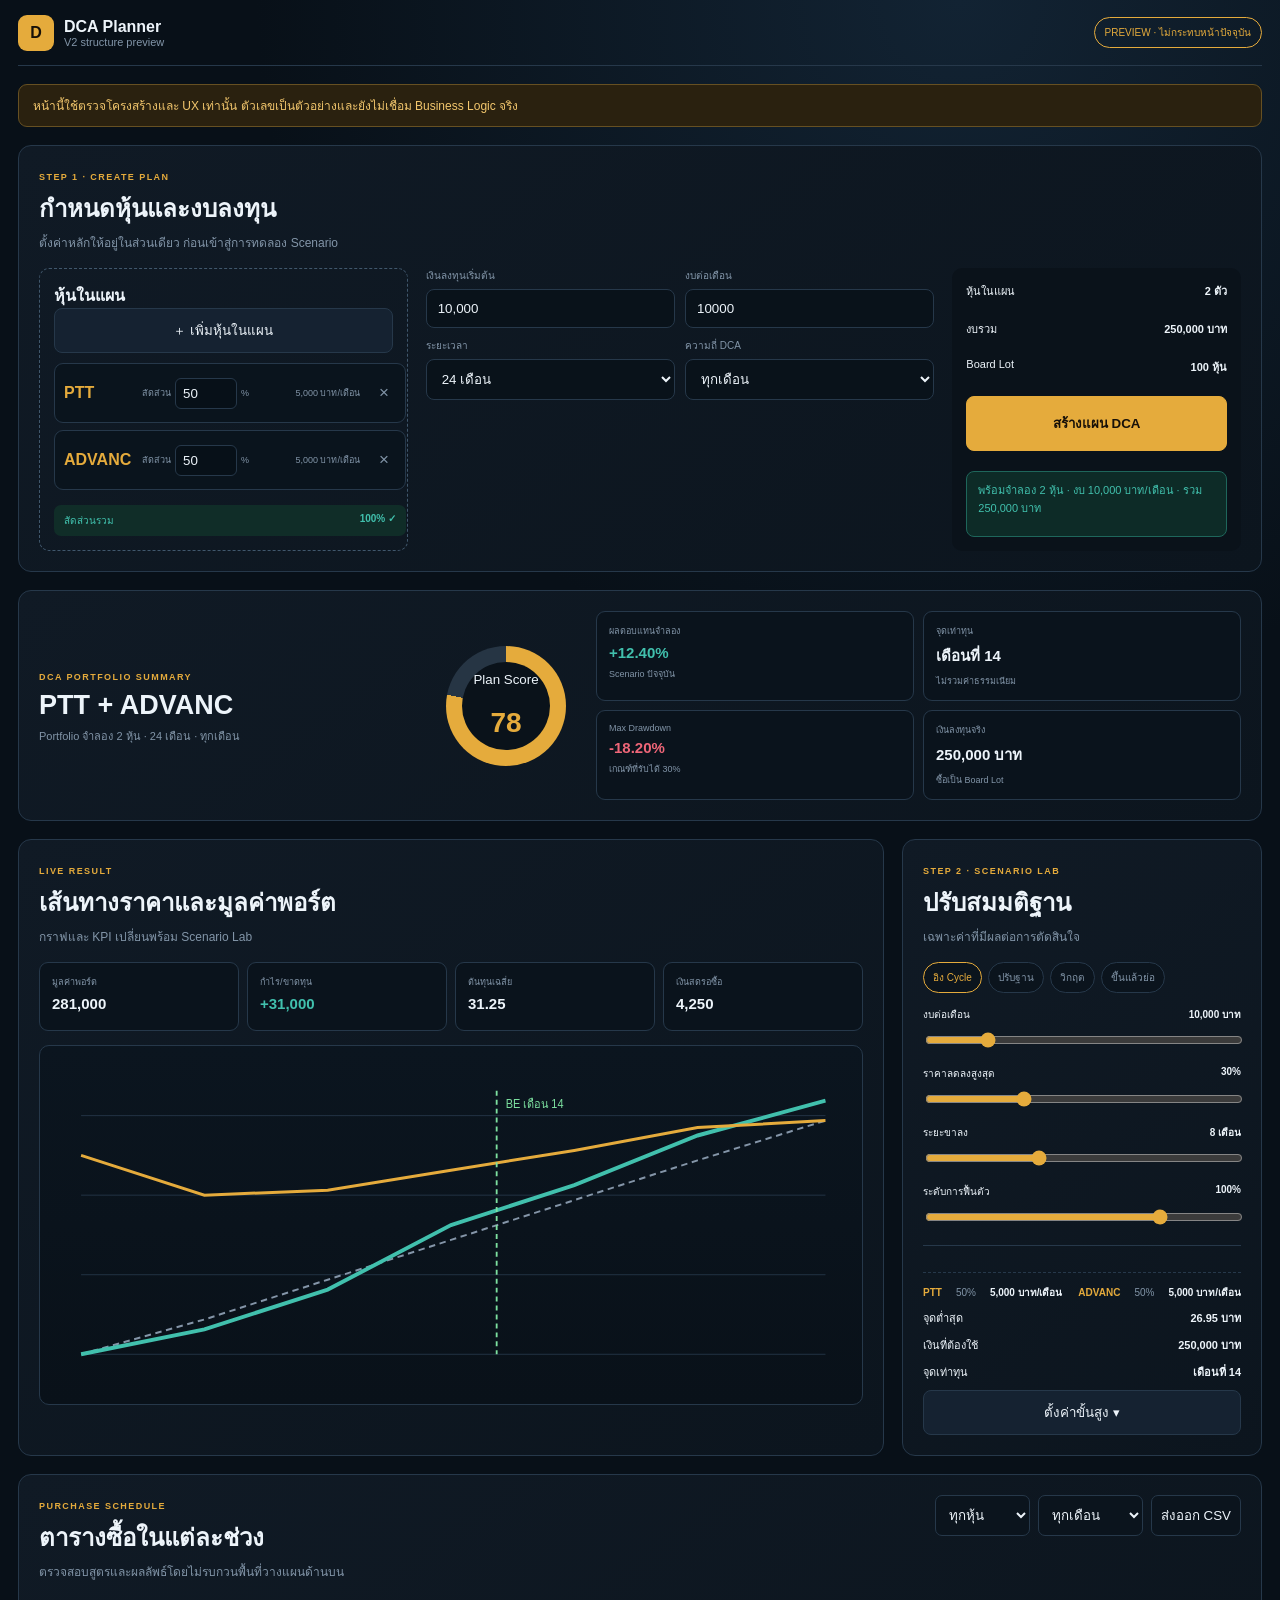
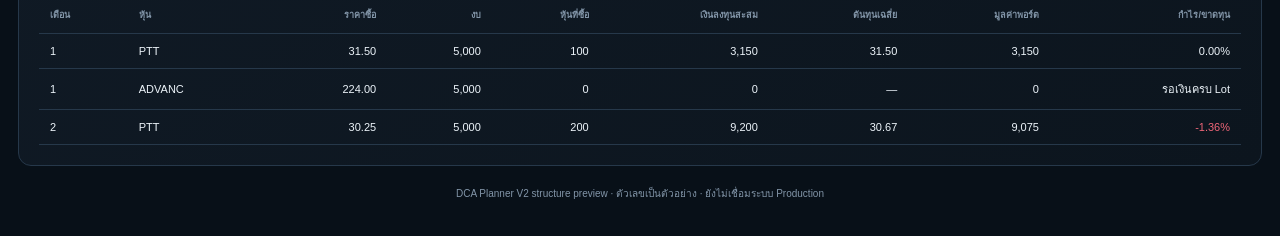
==== commit e4e72769: "Update dca-v2-preview.html" ====
--- a/dca-v2-preview.html
+++ b/dca-v2-preview.html
@@ -10,6 +10,7 @@
 .modal-backdrop{position:fixed;inset:0;z-index:100;display:none;place-items:center;padding:20px;background:rgba(2,7,11,.78);backdrop-filter:blur(5px)}.modal-backdrop.open{display:grid}.modal{width:min(680px,100%);max-height:min(760px,90dvh);display:flex;flex-direction:column;border:1px solid #3a5065;border-radius:15px;background:#101a25;box-shadow:0 28px 80px rgba(0,0,0,.65);overflow:hidden}.modal-head,.modal-foot{display:flex;justify-content:space-between;align-items:center;gap:12px;padding:16px 18px}.modal-head{border-bottom:1px solid var(--line)}.modal-foot{border-top:1px solid var(--line)}.modal-head h2{margin:4px 0 0}.modal-head button{border:0;background:transparent;color:var(--muted);font-size:25px;cursor:pointer}.modal-body{padding:16px 18px;overflow:auto}.stock-search{width:100%;border:1px solid var(--line);border-radius:9px;background:#081119;color:var(--text);padding:12px;margin-bottom:12px}.stock-list{display:grid;grid-template-columns:repeat(2,1fr);gap:8px}.stock-option{display:flex;align-items:center;gap:10px;border:1px solid var(--line);border-radius:9px;padding:11px;background:#0b141d;cursor:pointer}.stock-option:has(input:checked){border-color:var(--gold);background:#211a0d}.stock-option input{accent-color:var(--gold)}.stock-option strong,.stock-option small{display:block}.stock-option small{margin-top:3px;color:var(--muted);font-size:9px}.modal-actions{display:flex;gap:8px}.modal-actions button{width:auto}.modal-count{color:var(--gold);font-size:11px}@media(max-width:650px){.stock-list{grid-template-columns:1fr}.modal-foot{align-items:stretch;flex-direction:column}.modal-actions button{flex:1}}
 </style><style>
 .stocks{display:grid;gap:7px}.allocation-row{display:grid;grid-template-columns:minmax(70px,1fr) 90px 120px 28px;gap:8px;align-items:center;border:1px solid var(--line);border-radius:9px;padding:8px 9px;background:#0a141d}.allocation-row strong{color:var(--gold)}.allocation-row label{display:flex;align-items:center;gap:4px;color:var(--muted);font-size:9px}.allocation-row input{width:62px;border:1px solid var(--line);border-radius:6px;background:#071018;color:var(--text);padding:7px}.allocation-budget{color:var(--muted);font-size:9px;text-align:right}.allocation-row button{border:0;background:transparent;color:var(--muted);cursor:pointer;font-size:17px}.weight-status{display:flex;justify-content:space-between;margin-top:8px;padding:8px 10px;border-radius:7px;background:#102d28;color:var(--green);font-size:10px}.weight-status.invalid{background:#3a1c23;color:#ff8997}@media(max-width:650px){.allocation-row{grid-template-columns:1fr 90px 28px}.allocation-budget{grid-column:1/-1;text-align:left}}
+.plan-allocation{display:grid;gap:7px;margin-top:12px;padding-top:12px;border-top:1px dashed var(--line)}.plan-allocation div{display:grid;grid-template-columns:1fr auto auto;gap:14px;align-items:center;font-size:10px}.plan-allocation strong{color:var(--gold)}.plan-allocation span{color:var(--muted)}.plan-feedback{margin-top:10px;padding:9px 11px;border:1px solid #1e665b;border-radius:8px;background:#0d2b27;color:var(--green);font-size:10px}.summary .btn.primary:disabled{cursor:not-allowed;opacity:.45;filter:grayscale(.4)}@media(min-width:1100px){.step1{grid-template-columns:minmax(340px,390px) minmax(480px,720px) minmax(260px,290px);justify-content:space-between;align-items:start}.step1 .form{grid-template-columns:repeat(2,minmax(190px,1fr));align-content:start}.step1 .summary{align-self:stretch}}
 </style>
 </head>
 <body><div class="shell">
@@ -73,4 +74,42 @@
   }
 });
 updateAllocation();
+</script>
+<script>
+const initialInvestmentInput=document.querySelector('.step1 .form .field:first-child input');
+const durationSelect=document.querySelector('.step1 .form .field:nth-child(3) select');
+const frequencySelect=document.querySelector('.step1 .form .field:nth-child(4) select');
+const hero=document.querySelector('.hero');
+const scenarioPanel=document.querySelector('.scenario');
+const scheduleStockFilter=document.querySelector('.table-tools select:first-child');
+function numberFromInput(el){return Number(String(el?.value||0).replace(/,/g,''))||0}
+function updatePlanPreview(scrollToResult=false){
+  const symbols=[...selected],monthly=numberFromInput(input),initial=numberFromInput(initialInvestmentInput);
+  const months=parseInt(durationSelect?.value,10)||24,totalPlan=initial+(monthly*months);
+  const title=symbols.join(' + '),frequency=frequencySelect?.value||'';
+  total.textContent=totalPlan.toLocaleString('en-US')+' บาท';
+  hero.querySelector('h2').textContent=title;
+  hero.querySelector('.muted').textContent=`Portfolio จำลอง ${symbols.length} หุ้น · ${months} เดือน · ${frequency}`;
+  const heroMetrics=hero.querySelectorAll('.metric b');
+  if(heroMetrics[3])heroMetrics[3].textContent=totalPlan.toLocaleString('en-US')+' บาท';
+  const scenarioResult=scenarioPanel.querySelectorAll('.scenario-result b');
+  if(scenarioResult[1])scenarioResult[1].textContent=totalPlan.toLocaleString('en-US')+' บาท';
+  let allocation=scenarioPanel.querySelector('.plan-allocation');
+  if(!allocation){allocation=document.createElement('div');allocation.className='plan-allocation';scenarioPanel.querySelector('.scenario-result').prepend(allocation)}
+  allocation.innerHTML=symbols.map(s=>`<div><strong>${s}</strong><span>${Number(weights[s]||0)}%</span><b>${Math.round(monthly*Number(weights[s]||0)/100).toLocaleString('en-US')} บาท/เดือน</b></div>`).join('');
+  scheduleStockFilter.innerHTML='<option value="">ทุกหุ้น</option>'+symbols.map(s=>`<option>${s}</option>`).join('');
+  let feedback=document.querySelector('.plan-feedback');
+  if(!feedback){feedback=document.createElement('div');feedback.className='plan-feedback';document.querySelector('.step1 .summary').insertBefore(feedback,buildPlanButton)}
+  feedback.textContent=`พร้อมจำลอง ${symbols.length} หุ้น · งบ ${monthly.toLocaleString('en-US')} บาท/เดือน · รวม ${totalPlan.toLocaleString('en-US')} บาท`;
+  if(scrollToResult)hero.scrollIntoView({behavior:'smooth',block:'start'});
+}
+buildPlanButton?.addEventListener('click',()=>{if(allocationIsValid())updatePlanPreview(true)});
+initialInvestmentInput?.addEventListener('input',()=>updatePlanPreview(false));
+durationSelect?.addEventListener('change',()=>updatePlanPreview(false));
+frequencySelect?.addEventListener('change',()=>updatePlanPreview(false));
+const previewSync=sync;
+sync=function(v){previewSync(v);updatePlanPreview(false)};
+const previewRenderChips=renderChips;
+renderChips=function(){previewRenderChips();updatePlanPreview(false)};
+updatePlanPreview(false);
 </script></body></html>
